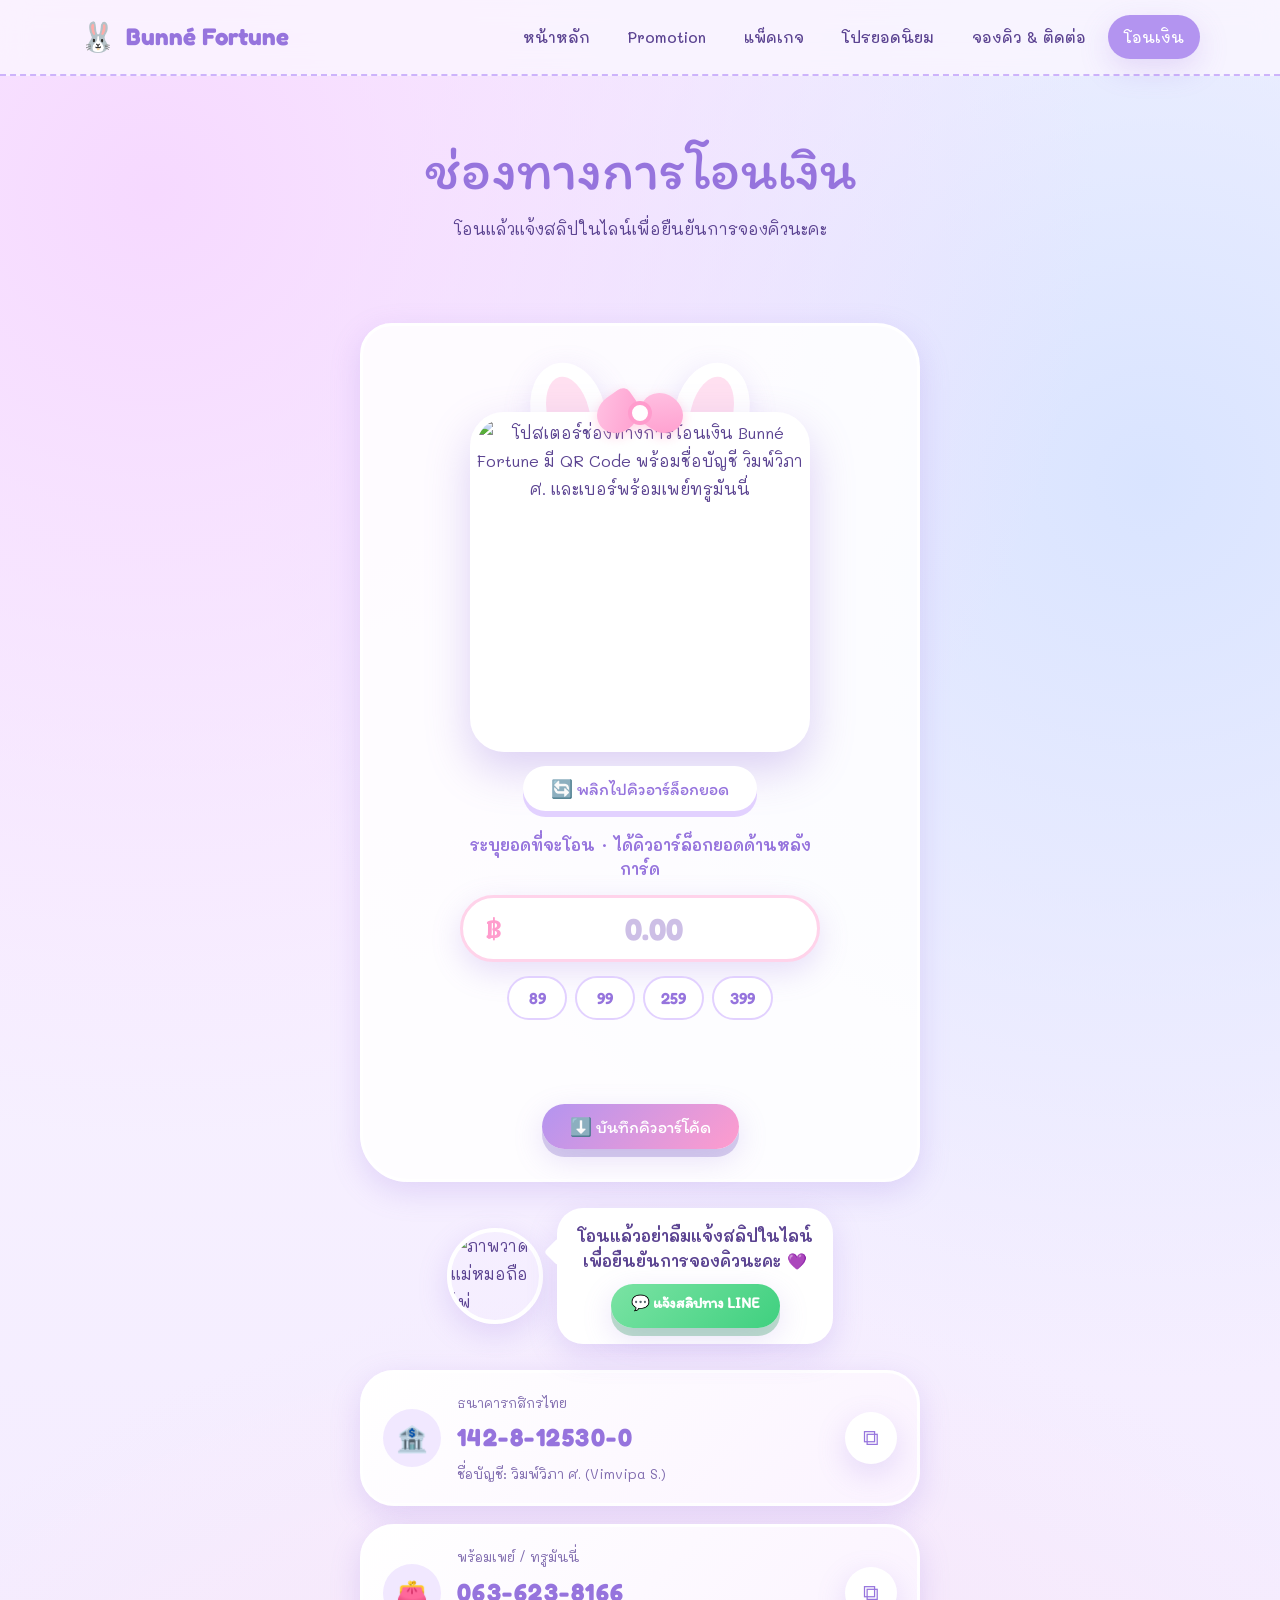
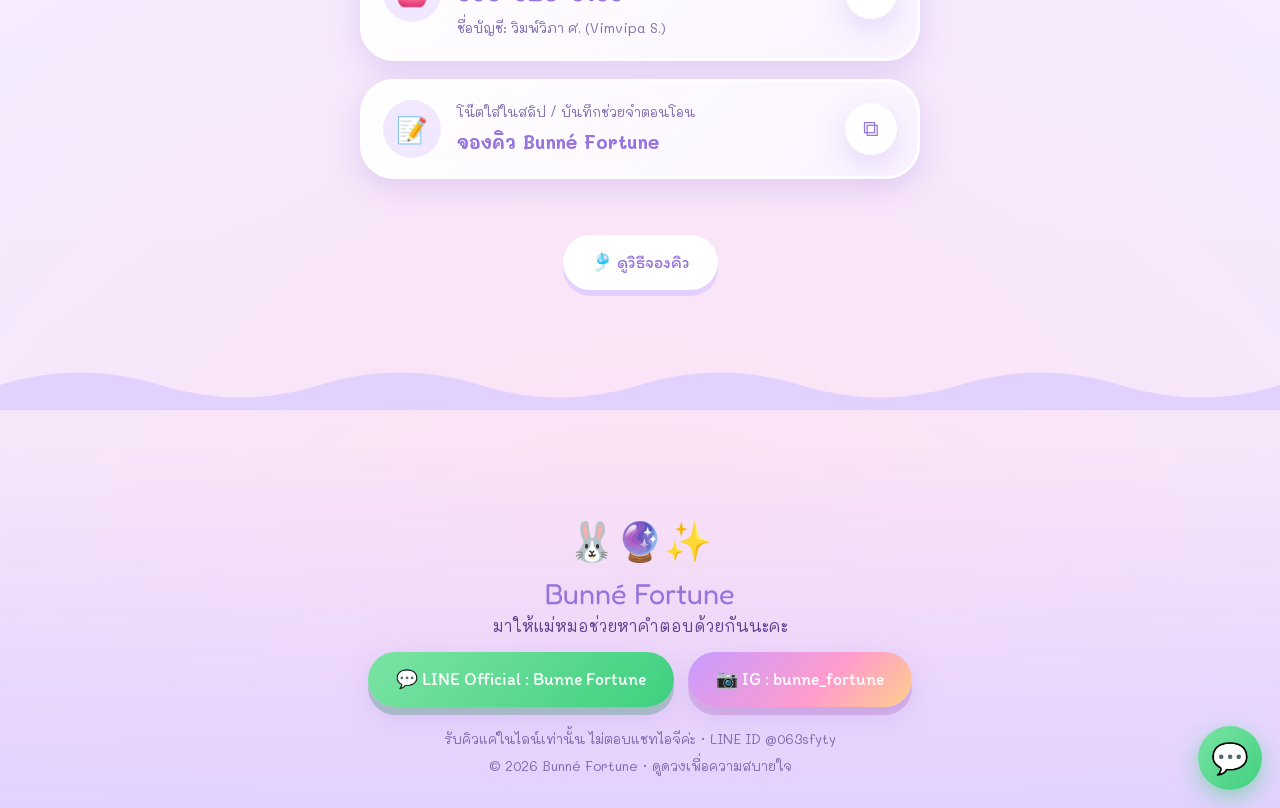
==== payment.html @ 2d989e9e "Add files via upload" ====
<!DOCTYPE html>
<html lang="th">
<head>
  <meta charset="UTF-8">
  <meta name="viewport" content="width=device-width, initial-scale=1">
  <title>ช่องทางการโอนเงิน — Bunné Fortune</title>
  <link rel="icon" type="image/png" href="images/favicon.png">
  <link rel="stylesheet" href="style.css">
</head>
<body>
  <header id="site-header"></header>

  <main>
    <div class="page-hero container">
      <h1>ช่องทางการโอนเงิน</h1>
      <p>โอนแล้วแจ้งสลิปในไลน์เพื่อยืนยันการจองคิวนะคะ</p>
    </div>

    <section>
      <div class="container pay-wrap">

        <!-- ===== การ์ดคิวอาร์ (พลิกได้) ===== -->
        <div class="card pay-card reveal">
          <div class="qr-flip" id="qrFlip">
            <span class="qr-ear l" aria-hidden="true"></span>
            <span class="qr-ear r" aria-hidden="true"></span>
            <span class="qr-bow" aria-hidden="true"><i></i><i></i><b></b></span>
            <div class="payqr-frame">
              <div class="qr-inner">
                <div class="qr-face qr-front" id="qrFront">
                  <img src="images/pay-poster.webp" width="900" height="900" alt="โปสเตอร์ช่องทางการโอนเงิน Bunné Fortune มี QR Code พร้อมชื่อบัญชี วิมพ์วิภา ศ. และเบอร์พร้อมเพย์ทรูมันนี่">
                </div>
                <div class="qr-face qr-back" id="qrBack" aria-hidden="true">
                  <canvas id="qrCanvas" width="600" height="600" role="img" aria-label="คิวอาร์โค้ดล็อกยอด"></canvas>
                  <div class="qr-empty" id="qrEmpty">กรอกยอดด้านล่าง<br>เพื่อสร้างคิวอาร์ล็อกยอด ✨</div>
                  <div class="qr-caption" id="qrCaption"></div>
                </div>
              </div>
            </div>
          </div>

          <button class="btn ghost" id="flipBtn" type="button" aria-pressed="false">🔄 พลิกไปคิวอาร์ล็อกยอด</button>

          <label class="pay-label" for="amount">ระบุยอดที่จะโอน · ได้คิวอาร์ล็อกยอดด้านหลังการ์ด</label>
          <div class="amount-pill">
            <span aria-hidden="true">฿</span>
            <input id="amount" type="text" inputmode="decimal" placeholder="0.00" autocomplete="off" aria-describedby="amtMsg">
          </div>
          <div class="chips" aria-label="เลือกยอดตามแพ็คเกจ">
            <button type="button" data-amt="89">89</button>
            <button type="button" data-amt="99">99</button>
            <button type="button" data-amt="259">259</button>
            <button type="button" data-amt="399">399</button>
          </div>
          <p class="pay-msg" id="amtMsg" role="status" aria-live="polite"></p>

          <button class="btn" id="saveBtn" type="button">⬇️ บันทึกคิวอาร์โค้ด</button>
        </div>

        <!-- ===== น้องกระต่ายพูด ===== -->
        <div class="pay-say reveal">
          <img src="images/avatar.webp" width="320" height="320" alt="ภาพวาดแม่หมอถือไพ่" loading="lazy">
          <div class="bubble">โอนแล้วอย่าลืมแจ้งสลิปในไลน์<br>เพื่อยืนยันการจองคิวนะคะ 💜
            <a class="btn line js-line" href="#" style="margin-top:10px;font-size:.95rem;padding:8px 20px">💬 แจ้งสลิปทาง LINE</a>
          </div>
        </div>

        <!-- ===== บัญชีธนาคาร / วอลเล็ต ===== -->
        <div class="acct-list">
          <article class="acct reveal">
            <div class="acct-ic" aria-hidden="true">🏦</div>
            <div class="acct-body">
              <small>ธนาคารกสิกรไทย</small>
              <b class="acct-no">142-8-12530-0</b>
              <span>ชื่อบัญชี: วิมพ์วิภา ศ. (Vimvipa S.)</span>
            </div>
            <button class="copy-btn" type="button" data-copy="1428125300" data-what="เลขบัญชีกสิกรไทย" aria-label="คัดลอกเลขบัญชีกสิกรไทย">⧉</button>
          </article>

          <article class="acct reveal">
            <div class="acct-ic" aria-hidden="true">👛</div>
            <div class="acct-body">
              <small>พร้อมเพย์ / ทรูมันนี่</small>
              <b class="acct-no">063-623-8166</b>
              <span>ชื่อบัญชี: วิมพ์วิภา ศ. (Vimvipa S.)</span>
            </div>
            <button class="copy-btn" type="button" data-copy="0636238166" data-what="เบอร์พร้อมเพย์ / ทรูมันนี่" aria-label="คัดลอกเบอร์พร้อมเพย์ทรูมันนี่">⧉</button>
          </article>

          <article class="acct reveal">
            <div class="acct-ic" aria-hidden="true">📝</div>
            <div class="acct-body">
              <small>โน๊ตใส่ในสลิป / บันทึกช่วยจำตอนโอน</small>
              <b class="acct-note">จองคิว Bunné Fortune</b>
            </div>
            <button class="copy-btn" type="button" data-copy="จองคิว Bunné Fortune" data-what="ข้อความโน๊ต" aria-label="คัดลอกข้อความโน๊ต">⧉</button>
          </article>
        </div>

        <div class="center-row reveal" style="margin-top:30px">
          <a class="btn ghost" href="booking.html">🎐 ดูวิธีจองคิว</a>
        </div>
      </div>
    </section>
  </main>

  <div class="toast" id="toast" role="status" aria-live="polite"></div>

  <footer id="site-footer"></footer>
  <script src="qr.js"></script>
  <script src="script.js"></script>
  <script src="payment.js"></script>
</body>
</html>
---- style.css ----
/* ==========================================================
   Bunné Fortune — style.css
   ธีมม่วงพาสเทล น่ารัก / ฟอนต์: Mali + Itim (ไทย) , Fredoka (อังกฤษ)
   แก้สีทั้งเว็บได้ที่ :root ด้านล่าง
   ========================================================== */
@import url('https://fonts.googleapis.com/css2?family=Fredoka:wght@400;500;600;700&family=Itim&family=Mali:wght@300;400;500;600;700&display=swap');

:root {
  --lilac-50: #faf6ff;
  --lilac-100: #f1e8ff;
  --lilac-200: #e2d1ff;
  --lilac-300: #cdb3fb;
  --lilac-400: #b394f0;
  --lilac-500: #9674dd;
  --plum: #5b4391;       /* สีตัวอักษรหลัก */
  --plum-soft: #7d68ad;
  --pink: #ffd3ea;
  --pink-deep: #ff9ccd;
  --butter: #fff0b8;
  --mint: #d3f5e6;
  --white: #ffffff;

  --font-en: 'Fredoka', 'Mali', sans-serif;
  --font-th-head: 'Itim', 'Fredoka', cursive;
  --font-th: 'Mali', 'Fredoka', sans-serif;

  --r-blob: 32px 44px 36px 48px;
  --shadow: 0 10px 30px rgba(150, 116, 221, .22);
  --shadow-lg: 0 18px 44px rgba(150, 116, 221, .32);
}

* { box-sizing: border-box; margin: 0; padding: 0; }
html { scroll-behavior: smooth; -webkit-text-size-adjust: 100%; text-size-adjust: 100%; background: var(--lilac-50); }
/* พื้นหลังไล่สี: ใช้ชั้น fixed แทน background-attachment:fixed (iOS Safari ไม่รองรับ) */
body::before {
  content: ''; position: fixed; inset: 0; z-index: -1; pointer-events: none;
  background:
    radial-gradient(circle at 12% 8%, #f6d9ff 0, transparent 38%),
    radial-gradient(circle at 90% 20%, #d9e4ff 0, transparent 40%),
    radial-gradient(circle at 50% 100%, #ffe0f1 0, transparent 45%),
    linear-gradient(180deg, var(--lilac-50), var(--lilac-100));
}
a, button, .zoomable, .idc, .flip, .chip { -webkit-tap-highlight-color: rgba(179, 148, 240, .25); touch-action: manipulation; }
body {
  font-family: var(--font-th);
  color: var(--plum);
  line-height: 1.75;
  min-height: 100vh;
  min-height: 100dvh;
  overflow-x: hidden;
  overflow-x: clip;
  animation: pageIn .7s ease both;
}
body.leaving { animation: pageOut .35s ease forwards; }
@keyframes pageIn { from { opacity: 0; transform: translateY(14px); } to { opacity: 1; transform: none; } }
@keyframes pageOut { to { opacity: 0; transform: translateY(-10px); } }

img { max-width: 100%; display: block; }
a { color: inherit; text-decoration: none; }
h1, h2, h3 { font-family: var(--font-th-head); font-weight: 400; line-height: 1.3; }
.en { font-family: var(--font-en); }

/* ---------- พื้นหลังดาวลอย (สร้างด้วย script.js) ---------- */
#sky { position: fixed; inset: 0; pointer-events: none; z-index: 0; overflow: hidden; }
.floaty {
  position: absolute; bottom: -40px; opacity: .0;
  animation: rise linear infinite;
  filter: drop-shadow(0 2px 4px rgba(150,116,221,.25));
}
@keyframes rise {
  0% { transform: translateY(0) rotate(0deg); opacity: 0; }
  10% { opacity: .8; }
  90% { opacity: .8; }
  100% { transform: translateY(-110vh) rotate(360deg); opacity: 0; }
}
.sparkle-trail {
  position: fixed; pointer-events: none; z-index: 999;
  font-size: 16px; animation: spark .9s ease-out forwards;
}
@keyframes spark {
  from { transform: translate(-50%, -50%) scale(1) rotate(0); opacity: 1; }
  to { transform: translate(-50%, calc(-50% + 26px)) scale(.2) rotate(120deg); opacity: 0; }
}

main, header, footer, .float-line { position: relative; z-index: 2; }
.container { width: min(1120px, 92%); margin-inline: auto; }
section { padding: 70px 0; }

/* ---------- Navbar ---------- */
.navbar {
  position: sticky; top: 0; z-index: 50;
  background: rgba(250, 246, 255, .82);
  -webkit-backdrop-filter: blur(14px);
  backdrop-filter: blur(14px);
  border-bottom: 2px dashed var(--lilac-300);
}
.nav-inner { display: flex; align-items: center; justify-content: space-between; padding: 12px 0; gap: 16px; }
.brand { display: flex; align-items: center; gap: 10px; font-family: var(--font-en); font-weight: 700; font-size: 1.5rem; color: var(--lilac-500); }
.brand .bun { font-size: 1.8rem; display: inline-block; animation: hop 2.4s ease-in-out infinite; transform-origin: bottom; }
@keyframes hop {
  0%, 60%, 100% { transform: translateY(0) scaleY(1); }
  70% { transform: translateY(-9px) scaleY(1.08); }
  80% { transform: translateY(0) scaleY(.9); }
  90% { transform: translateY(-3px); }
}
.nav-links { display: flex; gap: 6px; list-style: none; }
.nav-links a {
  display: block; padding: 8px 16px; border-radius: 999px;
  font-weight: 500; font-size: .95rem; transition: .25s;
}
@media (hover: hover) { .nav-links a:hover { background: var(--lilac-200); transform: translateY(-2px) rotate(-2deg); } }
.nav-links a.active { background: var(--lilac-400); color: #fff; box-shadow: var(--shadow); }
.burger { display: none; background: var(--lilac-200); border: 0; border-radius: 14px; font-size: 1.4rem; padding: 6px 12px; cursor: pointer; color: var(--plum); }

/* ---------- ปุ่ม ---------- */
.btn {
  display: inline-flex; align-items: center; gap: 8px;
  font-family: var(--font-th-head); font-size: 1.1rem;
  padding: 12px 28px; border-radius: 999px; border: 0; cursor: pointer;
  background: linear-gradient(135deg, var(--lilac-400), var(--pink-deep));
  color: #fff; box-shadow: 0 8px 0 rgba(120, 90, 190, .28), var(--shadow);
  transition: transform .15s, box-shadow .15s;
  position: relative; overflow: hidden;
}
.btn::after {
  content: ''; position: absolute; top: 0; left: -80%; width: 50%; height: 100%;
  background: linear-gradient(100deg, transparent, rgba(255,255,255,.55), transparent);
  transform: skewX(-20deg); animation: shine 3.2s infinite;
}
@keyframes shine { 0%, 55% { left: -80%; } 100% { left: 140%; } }
@media (hover: hover) { .btn:hover { transform: translateY(-4px) scale(1.04); } }
.btn:active { transform: translateY(5px); box-shadow: 0 3px 0 rgba(120, 90, 190, .28); }
.btn.ghost { background: #fff; color: var(--lilac-500); box-shadow: 0 6px 0 var(--lilac-200); }
.btn.line { background: linear-gradient(135deg, #7be3a4, #3fd07f); box-shadow: 0 8px 0 rgba(40, 150, 90, .3), var(--shadow); }

/* ---------- หัวข้อ section ---------- */
.sec-title { text-align: center; margin-bottom: 42px; }
.sec-title h2 { font-size: clamp(1.9rem, 4vw, 2.7rem); color: var(--plum); }
.sec-title .en-sub { font-family: var(--font-en); font-weight: 500; color: var(--lilac-400); font-size: 1.1rem; }
.sec-title .squiggle { display: block; margin: 8px auto 0; width: 110px; height: 14px;
  background: url("data:image/svg+xml,%3Csvg xmlns='http://www.w3.org/2000/svg' width='110' height='14'%3E%3Cpath d='M2 7 Q 15 -2 27 7 T 52 7 T 77 7 T 108 7' fill='none' stroke='%23b394f0' stroke-width='4' stroke-linecap='round'/%3E%3C/svg%3E") center/contain no-repeat;
  animation: wiggle 2.8s ease-in-out infinite; }
@keyframes wiggle { 50% { transform: translateX(8px) rotate(2deg); } }

/* ---------- Hero ---------- */
.hero { padding: 60px 0 40px; }
.hero-grid { display: grid; grid-template-columns: 1.1fr .9fr; gap: 40px; align-items: center; }
.hero-badge {
  display: inline-block; background: var(--pink); padding: 6px 18px; border-radius: 999px;
  font-weight: 600; margin-bottom: 14px; animation: bob 3s ease-in-out infinite;
}
@keyframes bob { 50% { transform: translateY(-6px) rotate(-2deg); } }
.hero h1 { font-family: var(--font-en); font-weight: 700; font-size: clamp(2.8rem, 8vw, 5.2rem); color: var(--lilac-500); line-height: 1.05; }
.hero h1 span { display: inline-block; animation: letter 2.6s ease-in-out infinite; }
.hero h1 span:nth-child(2n) { animation-delay: .2s; color: var(--pink-deep); }
.hero h1 span:nth-child(3n) { animation-delay: .4s; }
@keyframes letter { 0%, 100% { transform: translateY(0) rotate(0); } 50% { transform: translateY(-8px) rotate(-4deg); } }
.hero .tagline { font-family: var(--font-th-head); font-size: 1.5rem; margin: 10px 0 24px; }
.hero-cta { display: flex; flex-wrap: wrap; gap: 14px; }

/* ไพ่ทาโรต์ลอยๆ + กระต่าย */
.card-stage { position: relative; height: 420px; display: grid; place-items: center; }
.tarot-fan { position: relative; width: 240px; height: 340px; }
.tarot {
  position: absolute; inset: 0; border-radius: 22px;
  background: linear-gradient(160deg, #fff, var(--lilac-100));
  border: 4px solid #fff; outline: 3px dashed var(--lilac-300); outline-offset: -12px;
  box-shadow: var(--shadow-lg);
  display: grid; place-items: center; font-size: 5rem;
  transform-origin: 50% 110%;
  animation: fan 5s ease-in-out infinite;
}
.tarot small { position: absolute; bottom: 22px; font-family: var(--font-en); font-size: .9rem; font-weight: 600; color: var(--lilac-400); }
.tarot.t1 { background: linear-gradient(160deg, #ffe4f3, #fff); --a: -18deg; }
.tarot.t2 { background: linear-gradient(160deg, #e4e1ff, #fff); --a: 0deg; animation-delay: .4s; z-index: 2; }
.tarot.t3 { background: linear-gradient(160deg, #e1f6ff, #fff); --a: 18deg; animation-delay: .8s; }
@keyframes fan {
  0%, 100% { transform: rotate(var(--a)) translateY(0); }
  50% { transform: rotate(calc(var(--a) * 1.35)) translateY(-14px); }
}
.orbit-emoji { position: absolute; font-size: 2rem; animation: orbit 7s linear infinite; }
.orbit-emoji:nth-child(1) { top: 4%; left: 8%; }
.orbit-emoji:nth-child(2) { top: 14%; right: 6%; animation-duration: 9s; }
.orbit-emoji:nth-child(3) { bottom: 8%; left: 4%; animation-duration: 8s; }
.orbit-emoji:nth-child(4) { bottom: 4%; right: 10%; animation-duration: 10s; }
@keyframes orbit { 0%, 100% { transform: translate(0, 0) scale(1); } 25% { transform: translate(12px, -14px) scale(1.2) rotate(12deg); } 50% { transform: translate(0, -22px) scale(1); } 75% { transform: translate(-12px, -10px) scale(1.15) rotate(-12deg); } }

/* ---------- Marquee ริบบิ้น ---------- */
.ribbon { background: var(--lilac-400); color: #fff; padding: 10px 0; overflow: hidden; transform: rotate(-1.2deg); margin: 20px 0; box-shadow: var(--shadow); font-family: var(--font-th-head); font-size: 1.15rem; }
.ribbon-track { display: flex; gap: 40px; width: max-content; animation: marquee 22s linear infinite; }
@keyframes marquee { to { transform: translateX(-50%); } }

/* ---------- Photo frame (ช่องใส่รูป) ---------- */
.photo-row { display: grid; grid-template-columns: repeat(2, 1fr); gap: 26px; }
.photo-frame {
  aspect-ratio: 4 / 5; border-radius: var(--r-blob); overflow: hidden;
  background: repeating-linear-gradient(45deg, var(--lilac-100), var(--lilac-100) 14px, var(--lilac-50) 14px, var(--lilac-50) 28px);
  border: 5px solid #fff; box-shadow: var(--shadow);
  display: grid; place-items: center; text-align: center; color: var(--lilac-400); font-weight: 600;
  transition: transform .4s; position: relative;
}
.photo-frame:nth-child(1) { transform: rotate(-3deg); }
.photo-frame:nth-child(2) { transform: rotate(3deg) translateY(24px); border-radius: 48px 32px 46px 34px; }
@media (hover: hover) { .photo-frame:hover { transform: rotate(0) scale(1.04); } }
.photo-frame img { width: 100%; height: 100%; object-fit: cover; }
.photo-frame .ph-emoji { font-size: 3rem; display: block; animation: bob 2.5s infinite; }

/* ---------- การ์ดทั่วไป ---------- */
.card {
  background: rgba(255, 255, 255, .86); border-radius: var(--r-blob);
  padding: 30px; box-shadow: var(--shadow); border: 3px solid #fff;
}
.intro-card h3 { font-size: 1.6rem; margin-bottom: 12px; }
.intro-card p { margin-bottom: 12px; }
.warn-pill { display: inline-block; background: var(--pink); padding: 8px 18px; border-radius: 18px; margin-top: 6px; }

.grid { display: grid; gap: 26px; }
.grid.g2 { grid-template-columns: repeat(2, 1fr); }
.grid.g3 { grid-template-columns: repeat(3, 1fr); }

/* ---------- Rule cards ---------- */
.rule {
  display: flex; gap: 16px; align-items: flex-start;
  background: #fff; padding: 20px 22px; border-radius: 26px;
  box-shadow: var(--shadow); transition: .3s; border: 3px solid transparent;
}
@media (hover: hover) { .rule:hover { transform: translateY(-6px) rotate(-.6deg); border-color: var(--lilac-300); } }
.rule-num {
  flex: none; width: 46px; height: 46px; border-radius: 50%;
  display: grid; place-items: center; color: #fff; font-family: var(--font-en); font-weight: 700; font-size: 1.2rem;
  background: linear-gradient(135deg, var(--lilac-400), var(--pink-deep));
  animation: pulse 2.6s ease-in-out infinite;
}
@keyframes pulse { 50% { transform: scale(1.12); box-shadow: 0 0 0 8px rgba(179, 148, 240, .2); } }
.rule p { font-size: .98rem; }
.rule.full { grid-column: 1 / -1; background: linear-gradient(135deg, #fff, var(--lilac-100)); }

/* ---------- Promotion / Package cards ---------- */
.promo-card {
  position: relative; background: #fff; border-radius: 34px; padding: 30px 26px 26px;
  box-shadow: var(--shadow); text-align: center; transition: .35s; overflow: hidden;
}
.promo-card::before {
  content: ''; position: absolute; inset: 0 0 auto 0; height: 10px;
  background: repeating-linear-gradient(90deg, var(--lilac-300) 0 14px, var(--pink) 14px 28px);
}
@media (hover: hover) { .promo-card:hover { transform: translateY(-10px) rotate(-1deg); box-shadow: var(--shadow-lg); } }
.promo-card .icon { font-size: 3.4rem; display: inline-block; animation: bob 3s ease-in-out infinite; }
.promo-card h3 { font-size: 1.5rem; margin: 8px 0 4px; }
.promo-card .price { font-family: var(--font-en); font-weight: 700; font-size: 2.3rem; color: var(--lilac-500); }
.promo-card .price small { font-size: 1rem; color: var(--plum-soft); font-weight: 500; }
.promo-card .old { text-decoration: line-through; color: #b7a7d6; margin-left: 6px; font-size: 1rem; font-weight: 500; }
.promo-card ul { list-style: none; text-align: left; margin: 14px 0 20px; }
.promo-card li { padding: 5px 0 5px 28px; position: relative; font-size: .96rem; }
.promo-card li::before { content: '✦'; position: absolute; left: 4px; color: var(--pink-deep); animation: twinkle 2s infinite; }
.promo-card li:nth-child(2n)::before { animation-delay: .6s; }
@keyframes twinkle { 50% { transform: scale(1.4) rotate(30deg); opacity: .6; } }
.promo-card.best { transform: scale(1.04); border: 4px solid var(--lilac-300); }
@media (hover: hover) { .promo-card.best:hover { transform: scale(1.04) translateY(-10px) rotate(-1deg); } }
.tag {
  position: absolute; top: 22px; right: -34px; transform: rotate(35deg);
  background: var(--pink-deep); color: #fff; font-size: .8rem; font-weight: 700; padding: 4px 40px;
}

/* ---------- Tarot flip card (ชี้/แตะเพื่อพลิก) ---------- */
.flip { perspective: 1000px; height: 260px; cursor: pointer; }
.flip-inner { position: relative; width: 100%; height: 100%; transition: transform .8s cubic-bezier(.4, 1.4, .5, 1); transform-style: preserve-3d; }
.flip.flipped .flip-inner { transform: rotateY(180deg); }
@media (hover: hover) { .flip:hover .flip-inner { transform: rotateY(180deg); } }
.flip-face, .flip-back {
  position: absolute; inset: 0; backface-visibility: hidden; border-radius: 28px;
  display: grid; place-items: center; padding: 22px; text-align: center; box-shadow: var(--shadow);
}
.flip-face { background: linear-gradient(160deg, var(--lilac-300), var(--lilac-400)); color: #fff; outline: 3px dashed rgba(255,255,255,.7); outline-offset: -12px; }
.flip-face .big { font-size: 3.6rem; display: block; animation: bob 2.6s infinite; }
.flip-back { background: #fff; transform: rotateY(180deg); }
.flip-back h3 { font-size: 1.35rem; margin-bottom: 6px; }
.flip-back .price { font-family: var(--font-en); font-weight: 700; color: var(--lilac-500); font-size: 1.5rem; }

/* ---------- Steps (วิธีจองคิว) ---------- */
.steps { display: grid; gap: 22px; position: relative; max-width: 760px; margin-inline: auto; }
.step { display: flex; gap: 18px; align-items: flex-start; background: #fff; border-radius: 28px; padding: 22px 26px; box-shadow: var(--shadow); transition: .3s; }
@media (hover: hover) { .step:hover { transform: translateX(10px); } }
.step-bubble {
  flex: none; width: 56px; height: 56px; border-radius: 50%; display: grid; place-items: center;
  background: linear-gradient(135deg, var(--lilac-400), var(--pink-deep)); color: #fff; font-family: var(--font-en); font-weight: 700; font-size: 1.5rem;
}
.step h3 { font-size: 1.3rem; }
.chips { display: flex; flex-wrap: wrap; gap: 10px; justify-content: center; margin-bottom: 36px; }
.chip { background: #fff; padding: 8px 20px; border-radius: 999px; box-shadow: var(--shadow); font-weight: 600; transition: .25s; }
@media (hover: hover) { .chip:hover { background: var(--lilac-400); color: #fff; transform: translateY(-4px) rotate(-3deg); } }

/* ---------- Reviews ---------- */
.review { background: #fff; border-radius: 30px; padding: 26px; box-shadow: var(--shadow); position: relative; transition: .3s; }
.review:nth-child(odd) { transform: rotate(-1.2deg); }
.review:nth-child(even) { transform: rotate(1.2deg); }
@media (hover: hover) { .review:hover { transform: rotate(0) translateY(-8px); } }
.review::after { content: '“'; position: absolute; top: -10px; right: 18px; font-size: 5rem; font-family: var(--font-en); color: var(--lilac-200); line-height: 1; }
.stars { color: #ffc94d; letter-spacing: 3px; margin-bottom: 8px; }
.review .who { margin-top: 12px; font-weight: 600; color: var(--lilac-500); display: flex; align-items: center; gap: 8px; }
.avatar { width: 34px; height: 34px; border-radius: 50%; background: var(--pink); display: grid; place-items: center; }

/* ---------- FAQ accordion ---------- */
.faq-list { max-width: 780px; margin-inline: auto; display: grid; gap: 14px; }
.faq-item { background: #fff; border-radius: 24px; box-shadow: var(--shadow); overflow: hidden; }
.faq-q {
  width: 100%; text-align: left; background: none; border: 0; cursor: pointer;
  padding: 18px 24px; font-family: var(--font-th-head); font-size: 1.15rem; color: var(--plum);
  display: flex; justify-content: space-between; align-items: center; gap: 12px;
}
.faq-q .plus { flex: none; width: 32px; height: 32px; border-radius: 50%; background: var(--lilac-200); display: grid; place-items: center; transition: .35s; font-family: var(--font-en); }
.faq-item.open .plus { transform: rotate(135deg); background: var(--pink-deep); color: #fff; }
.faq-a { max-height: 0; overflow: hidden; transition: max-height .45s ease; padding: 0 24px; }
.faq-item.open .faq-a { padding-bottom: 20px; }

/* ---------- Contact ---------- */
.contact-card { text-align: center; max-width: 640px; margin-inline: auto; }
.contact-card .big-emoji { font-size: 3.4rem; animation: bob 2.4s infinite; display: inline-block; }

/* ---------- Footer & ปุ่ม LINE ---------- */
.footer { margin-top: 40px; background: linear-gradient(180deg, transparent, var(--lilac-200)); padding: 60px 0 30px; text-align: center; }
.footer .btn { margin: 12px 0 20px; font-size: 1.25rem; }
.footer small { display: block; color: var(--plum-soft); }
.wave { display: block; width: 100%; height: 50px; margin-bottom: -2px; }

.float-line {
  position: fixed; right: 18px; bottom: 18px; z-index: 60;
  width: 64px; height: 64px; border-radius: 50%; display: grid; place-items: center;
  background: linear-gradient(135deg, #7be3a4, #3fd07f); color: #fff; font-size: 1.9rem;
  box-shadow: 0 8px 22px rgba(63, 208, 127, .5);
  animation: wobble 3.4s ease-in-out infinite;
}
@keyframes wobble { 0%, 85%, 100% { transform: rotate(0); } 88% { transform: rotate(-14deg) scale(1.1); } 92% { transform: rotate(12deg) scale(1.1); } 96% { transform: rotate(-6deg); } }

/* ---------- Scroll reveal ---------- */
.reveal { opacity: 0; transform: translateY(34px) scale(.97); transition: opacity .8s ease, transform .8s cubic-bezier(.3, 1.4, .5, 1); }
.reveal.show { opacity: 1; transform: none; }
.reveal.d1 { transition-delay: .1s; } .reveal.d2 { transition-delay: .2s; } .reveal.d3 { transition-delay: .3s; }

/* ---------- Page header เล็ก (หน้าอื่นๆ) ---------- */
.page-hero { text-align: center; padding: 56px 0 10px; }
.page-hero h1 { font-size: clamp(2.2rem, 6vw, 3.6rem); color: var(--lilac-500); }
.page-hero p { max-width: 560px; margin: 8px auto 0; }

.note { text-align: center; margin-top: 30px; color: var(--plum-soft); font-size: .92rem; }

/* ---------- Responsive ---------- */
@media (max-width: 860px) {
  .hero-grid, .grid.g2, .grid.g3 { grid-template-columns: 1fr; }
  .card-stage { height: 380px; order: -1; }
  .photo-row { gap: 14px; }
  .promo-card.best, .promo-card.best:hover { transform: none; }
  .burger { display: block; }
  .nav-links {
    position: absolute; top: 100%; left: 0; right: 0; flex-direction: column;
    background: rgba(250, 246, 255, .97); padding: 14px 4%; gap: 4px;
    max-height: 0; overflow: hidden; opacity: 0; transition: .35s; border-bottom: 2px dashed var(--lilac-300);
  }
  .nav-links.open { max-height: 420px; opacity: 1; }
}

/* ลดการเคลื่อนไหวสำหรับคนที่ตั้งค่าไว้ */
@media (prefers-reduced-motion: reduce) {
  *, *::before, *::after { animation-duration: .01ms !important; animation-iteration-count: 1 !important; transition-duration: .01ms !important; }
  .reveal { opacity: 1; transform: none; }
}
:focus-visible { outline: 3px solid var(--lilac-500); outline-offset: 3px; }

/* ==========================================================
   ส่วนเพิ่มเติม (v2): Fast Pass, รูปอินโฟกราฟิก, รีวิว, ติดต่อ
   ========================================================== */
.footer-btns { display: flex; flex-wrap: wrap; gap: 14px; justify-content: center; margin: 12px 0 20px; }
.footer .footer-btns .btn { margin: 0; font-size: 1.1rem; }
.footer small + small { margin-top: 4px; }
.btn.ig { background: linear-gradient(135deg, #c79bff, #ff9ccd 60%, #ffcf8a); box-shadow: 0 8px 0 rgba(170, 100, 190, .3), var(--shadow); }

/* รูปอินโฟกราฟิก */
.info-img {
  max-width: 560px; margin-inline: auto; border-radius: 36px; overflow: hidden;
  border: 6px solid #fff; box-shadow: var(--shadow-lg); cursor: zoom-in;
  transition: transform .4s cubic-bezier(.3, 1.4, .5, 1);
}
@media (hover: hover) { .info-img:hover { transform: rotate(-1.5deg) scale(1.03); } }
.info-img img { width: 100%; height: auto; }
.img-caption { text-align: center; margin-top: 14px; font-size: .92rem; color: var(--plum-soft); }

.lightbox {
  position: fixed; inset: 0; z-index: 200; background: rgba(60, 40, 100, .78);
  display: grid; place-items: center; padding: 20px; opacity: 0; pointer-events: none; transition: .3s; cursor: zoom-out;
}
.lightbox.open { opacity: 1; pointer-events: auto; }
.lightbox img { max-height: 92vh; max-height: 92dvh; max-width: 92vw; border-radius: 22px; box-shadow: var(--shadow-lg); transform: scale(.9); transition: .35s cubic-bezier(.3, 1.4, .5, 1); }
.lightbox.open img { transform: scale(1); }
.lightbox button { position: absolute; top: 18px; right: 22px; border: 0; background: #fff; color: var(--plum); width: 42px; height: 42px; border-radius: 50%; font-size: 1.2rem; cursor: pointer; }

/* Fast Pass */
.fast-wrap { background: linear-gradient(135deg, #fff, var(--lilac-100)); border-radius: 44px; padding: 40px 30px; box-shadow: var(--shadow); border: 4px dashed var(--lilac-300); }
.fast-title { text-align: center; margin-bottom: 26px; }
.fast-title h2 { font-family: var(--font-en); font-weight: 700; font-style: italic; font-size: clamp(2.2rem, 6vw, 3.4rem); color: var(--lilac-500); }
.fast-title h2 span { display: inline-block; animation: zoomrun 2.2s ease-in-out infinite; }
@keyframes zoomrun { 0%, 100% { transform: translateX(0) skewX(0); } 50% { transform: translateX(10px) skewX(-8deg); } }
.fast-grid { display: grid; grid-template-columns: repeat(2, 1fr); gap: 22px; max-width: 760px; margin-inline: auto; }
.fast-card { background: #fff; border-radius: 30px; padding: 26px; text-align: center; box-shadow: var(--shadow); transition: .3s; }
@media (hover: hover) { .fast-card:hover { transform: translateY(-8px) rotate(1deg); } }
.fast-card .em { font-size: 2.8rem; display: inline-block; animation: bob 2.4s infinite; }
.fast-card h3 { font-size: 1.4rem; color: var(--lilac-500); }
.fast-card .time { font-family: var(--font-en); font-weight: 700; font-size: 1.6rem; margin: 4px 0; }
.fast-card .plus-price { display: inline-block; background: var(--pink); border-radius: 999px; padding: 4px 18px; font-weight: 700; margin-top: 8px; }
.fast-note { text-align: center; margin-top: 22px; font-size: .95rem; }

/* ลิงก์การ์ดใหญ่ (หน้าแพ็คเกจ) */
.big-link { text-align: center; max-width: 720px; margin-inline: auto; padding: 44px 30px; }
.big-link .big-emoji { font-size: 4rem; display: inline-block; animation: hop 2.4s ease-in-out infinite; }
.big-link h2 { font-size: 2rem; margin: 6px 0 10px; }
.big-link .btn { margin-top: 18px; font-size: 1.25rem; }

/* รีวิว */
.shots { display: grid; grid-template-columns: repeat(4, 1fr); gap: 18px; }
.shot-frame { aspect-ratio: 9 / 16; border-radius: 26px; overflow: hidden; background: repeating-linear-gradient(45deg, var(--lilac-100), var(--lilac-100) 12px, var(--lilac-50) 12px, var(--lilac-50) 24px); border: 5px solid #fff; box-shadow: var(--shadow); display: grid; place-items: center; text-align: center; color: var(--lilac-400); font-weight: 600; font-size: .9rem; cursor: zoom-in; transition: .35s; }
.shot-frame:nth-child(odd) { transform: rotate(-2deg); }
.shot-frame:nth-child(even) { transform: rotate(2deg) translateY(14px); }
@media (hover: hover) { .shot-frame:hover { transform: rotate(0) scale(1.05); } }
.shot-frame img { width: 100%; height: 100%; object-fit: cover; }
.center-row { display: flex; flex-wrap: wrap; gap: 14px; justify-content: center; margin-top: 40px; }

/* ติดต่อ */
.contact-grid { display: grid; grid-template-columns: 1.2fr .8fr; gap: 26px; align-items: center; }
.contact-list { display: grid; gap: 14px; margin-top: 18px; }
.contact-row { display: flex; align-items: center; gap: 14px; background: var(--lilac-50); border-radius: 22px; padding: 12px 16px; transition: .3s; border: 3px solid transparent; }
@media (hover: hover) { .contact-row:hover { transform: translateX(8px); border-color: var(--lilac-300); } }
.contact-row .ci { flex: none; width: 46px; height: 46px; border-radius: 50%; display: grid; place-items: center; font-size: 1.4rem; background: var(--pink); }
.contact-row b { display: block; line-height: 1.3; }
.contact-row span.sm { font-size: .9rem; color: var(--plum-soft); }
.qr-frame { aspect-ratio: 1; max-width: 230px; margin-inline: auto; border-radius: 30px; background: #fff; border: 5px dashed var(--lilac-300); display: grid; place-items: center; text-align: center; overflow: hidden; color: var(--lilac-400); font-weight: 600; padding: 12px; }
.qr-frame img { width: 100%; height: 100%; object-fit: contain; }
.qr-title { text-align: center; margin-bottom: 10px; font-family: var(--font-th-head); font-size: 1.15rem; }
.callout { background: var(--butter); border-radius: 22px; padding: 14px 20px; margin-top: 18px; font-size: .95rem; }

@media (max-width: 860px) {
  .fast-grid, .contact-grid { grid-template-columns: 1fr; }
  .shots { grid-template-columns: repeat(2, 1fr); }
}

/* ---------- รูปประกอบ (hero / avatar / banner / scene) ---------- */
.card-stage { display: grid; place-items: center; position: relative; height: auto; padding: 10px 0 30px; }
@media (max-width: 760px) { .card-stage { height: auto; } }
.hero-art { width: min(400px, 100%); height: auto; filter: drop-shadow(0 18px 26px rgba(179, 148, 240, .35)); animation: float 5s ease-in-out infinite; position: relative; z-index: 1; }
@keyframes float { 50% { transform: translateY(-12px) rotate(-1.2deg); } }
.intro-head { display: flex; align-items: center; gap: 14px; margin-bottom: 6px; }
.intro-head h3 { margin: 0; }
.avatar { width: 64px; height: 64px; border-radius: 50%; object-fit: cover; border: 3px solid #fff; box-shadow: var(--shadow); flex: none; }
.photo-frame img { object-position: center 30%; }
.banner-strip { max-width: 760px; margin: 40px auto 0; border-radius: 30px; overflow: hidden; border: 5px solid #fff; box-shadow: var(--shadow); }
.banner-strip img { display: block; width: 100%; height: auto; }
.scene-art { display: block; width: min(300px, 70%); aspect-ratio: 1; object-fit: cover; margin: 22px auto 0; border-radius: 50% 46% 52% 48% / 48% 52% 46% 50%; border: 5px solid #fff; box-shadow: var(--shadow); animation: bob 4s ease-in-out infinite; }
@media (max-width: 760px) { .hero-art { width: min(300px, 80%); } }
@media (prefers-reduced-motion: reduce) { .hero-art, .scene-art { animation: none; } }
.hero-art { -webkit-mask-image: linear-gradient(to bottom, #000 80%, transparent 100%); mask-image: linear-gradient(to bottom, #000 80%, transparent 100%); filter: none; }
.scene-art { height: auto; max-width: 300px; }

/* ---------- ไพ่รอบตัวการ์ตูนหน้าหลัก ---------- */
.card-stage { --u: 10px; }
.hero-cards { position: absolute; inset: 0; z-index: 0; pointer-events: none; }
.hcard {
  position: absolute; display: grid; place-items: center; color: #fff6e0;
  width: calc(var(--u) * 12); height: calc(var(--u) * 18); border-radius: calc(var(--u) * 1.3);
  background: linear-gradient(160deg, #d9a8f5, #b98af0 70%, #a37be6);
  border: 4px solid #fff; box-shadow: var(--shadow-lg);
  animation: cardfloat 5s ease-in-out infinite; transform: rotate(var(--r, 0deg));
}
.hcard::after { content: ''; position: absolute; inset: calc(var(--u) * .9); border: 2px dashed rgba(255, 255, 255, .6); border-radius: calc(var(--u) * .7); }
.hcard svg { width: 46%; height: auto; position: relative; z-index: 1; filter: drop-shadow(0 2px 4px rgba(120, 70, 190, .35)); }
.hcard.hc-r svg { color: #ff9a8f; }
.hc-l { --r: -17deg; left: -2%; bottom: 14%; }
.hc-r { --r: 15deg; right: -2%; bottom: 20%; animation-delay: .9s; }
.hc-s1, .hc-s2, .hc-s3 { width: calc(var(--u) * 6.4); height: calc(var(--u) * 9.4); border-width: 3px; border-radius: calc(var(--u) * .9); }
.hc-s1::after, .hc-s2::after, .hc-s3::after { inset: calc(var(--u) * .5); }
.hc-s1 { --r: -10deg; left: 4%; top: 6%; animation-delay: .4s; background: linear-gradient(160deg, #ffc4e4, #ff9ccd); }
.hc-s2 { --r: 12deg; right: 3%; top: 4%; animation-delay: 1.3s; background: linear-gradient(160deg, #c5c0ff, #9d95f0); }
.hc-s3 { --r: 8deg; left: 20%; bottom: 0; animation-delay: 1.8s; background: linear-gradient(160deg, #ffd9f0, #e6b6ff); }
@keyframes cardfloat { 50% { transform: rotate(var(--r, 0deg)) translateY(-14px); } }
@media (max-width: 760px) { .card-stage { --u: 6.6px; } }
@media (prefers-reduced-motion: reduce) { .hcard { animation: none; } }

/* ---------- โปสเตอร์ในการ์ดโปรโมชั่น / แกลเลอรี ---------- */
.poster-thumb { position: relative; width: 78%; margin: 6px auto 14px; border-radius: 22px; overflow: hidden; border: 5px solid #fff; box-shadow: var(--shadow); cursor: zoom-in; transition: transform .35s cubic-bezier(.3, 1.4, .5, 1); }
@media (hover: hover) { .poster-thumb:hover { transform: rotate(-2deg) scale(1.04); } }
.poster-thumb img { display: block; width: 100%; height: auto; }
.zoom-hint { position: absolute; right: 8px; bottom: 8px; font-size: .78rem; font-weight: 600; background: rgba(255, 255, 255, .88); color: var(--lilac-500); padding: 3px 10px; border-radius: 99px; box-shadow: var(--shadow); }
.poster-grid { display: grid; grid-template-columns: repeat(3, 1fr); gap: 26px; max-width: 960px; margin: 0 auto; }
.poster-item { margin: 0; text-align: center; cursor: zoom-in; }
.poster-item img { display: block; width: 100%; height: auto; border-radius: 24px; border: 5px solid #fff; box-shadow: var(--shadow); transition: transform .35s cubic-bezier(.3, 1.4, .5, 1); }
.poster-item:nth-child(odd) img { transform: rotate(-1.5deg); }
.poster-item:nth-child(even) img { transform: rotate(1.5deg); }
@media (hover: hover) { .poster-item:hover img { transform: rotate(0) scale(1.04); } }
.poster-item figcaption { margin-top: 12px; display: grid; gap: 2px; }
.poster-item figcaption b { font-family: var(--font-en); color: var(--lilac-500); font-size: 1.1rem; }
.poster-item figcaption span { font-size: .9rem; color: var(--plum-soft); }
@media (max-width: 760px) { .poster-grid { grid-template-columns: repeat(2, 1fr); gap: 16px; } .poster-thumb { width: 70%; } }
.card-stage { --u: 8.6px; }
.hc-l { left: 4%; bottom: 8%; }
.hc-r { right: 6%; bottom: 2%; --r: 13deg; }
.hc-s1 { left: 9%; top: 2%; }
.hc-s2 { right: 6%; top: 2%; }
.hc-s3 { left: 24%; bottom: -2%; }
@media (max-width: 760px) { .card-stage { --u: 6px; } }

/* ---------- บัตรแม่หมอ (บัตรพนักงาน + บัตร OC) พลิกได้ ---------- */
.id-wrap { text-align: center; }
.id-row { display: flex; flex-wrap: wrap; justify-content: center; gap: 26px; padding: 14px 0 26px; }
.idc { width: 236px; aspect-ratio: 54 / 86; perspective: 1000px; cursor: pointer; outline: none; transition: transform .4s cubic-bezier(.3, 1.4, .5, 1); }
.idc-staff { transform: rotate(-3deg); }
.idc-oc { transform: rotate(3deg) translateY(22px); }
.idc:focus-visible, .idc.flipped { transform: rotate(0) scale(1.04); }
@media (hover: hover) { .idc:hover { transform: rotate(0) scale(1.04); } }
.idc:focus-visible .idc-face { box-shadow: 0 0 0 4px var(--lilac-300), var(--shadow-lg); }
.idc-inner { position: relative; width: 100%; height: 100%; transform-style: preserve-3d; transition: transform .7s cubic-bezier(.4, .2, .2, 1); }
.idc.flipped .idc-inner { transform: rotateY(180deg); }
.idc-face { position: absolute; inset: 0; border-radius: 20px; border: 5px solid #fff; box-shadow: var(--shadow-lg); backface-visibility: hidden; -webkit-backface-visibility: hidden; overflow: hidden; display: flex; flex-direction: column; align-items: center; text-align: center; }
.idc-back { transform: rotateY(180deg); justify-content: center; gap: 6px; padding: 14px 12px; }
.idc-brand { font-family: var(--font-en); font-weight: 700; color: var(--lilac-500); font-size: 1.15rem; line-height: 1.1; }
.idc-sub { font-size: .74rem; color: var(--plum-soft); line-height: 1.35; }
.idc-links { display: grid; gap: 6px; width: 100%; margin-top: 4px; }
.idc-links a { display: block; font-size: .76rem; font-weight: 600; color: #fff; background: linear-gradient(135deg, #b394f0, #ff9ccd); padding: 6px 8px; border-radius: 99px; text-decoration: none; }

/* บัตรพนักงาน */
.idc-staff .idc-face { background: linear-gradient(180deg, #fff, #f7ecff); }
.idc-clip { position: absolute; top: 6px; left: 50%; width: 44px; height: 14px; transform: translateX(-50%); border-radius: 8px; background: linear-gradient(180deg, #f4f4f8, #9aa0b4); box-shadow: 0 2px 4px rgba(80, 60, 120, .35); z-index: 2; }
.idc-clip::after { content: ''; position: absolute; left: 50%; top: 4px; width: 22px; height: 6px; transform: translateX(-50%); border-radius: 4px; background: rgba(80, 60, 120, .45); }
.idc-band { width: 100%; padding: 26px 8px 8px; background: linear-gradient(135deg, #d9a8f5, #ff9ccd); color: #fff; display: grid; gap: 1px; }
.idc-band b { font-family: var(--font-en); font-size: 1rem; letter-spacing: .08em; }
.idc-band small { font-size: .62rem; letter-spacing: .1em; text-transform: uppercase; opacity: .92; }
.idc-pic { width: 64%; aspect-ratio: 4 / 5; margin-top: 12px; border-radius: 14px; overflow: hidden; border: 3px solid #fff; box-shadow: var(--shadow); background: var(--lilac-100); }
.idc-pic img, .oc-pic img { width: 100%; height: 100%; object-fit: cover; object-position: center 30%; display: block; }
.idc-name { margin-top: 10px; font-family: var(--font-th-head); font-size: 1.2rem; font-weight: 700; color: var(--plum); line-height: 1.1; }
.idc-role { font-family: var(--font-en); font-size: .74rem; color: var(--lilac-500); letter-spacing: .04em; }
.idc-bars { margin-top: auto; width: 76%; height: 24px; margin-bottom: 12px; background: repeating-linear-gradient(90deg, var(--plum) 0 2px, transparent 2px 4px, var(--plum) 4px 5px, transparent 5px 8px, var(--plum) 8px 11px, transparent 11px 13px); opacity: .55; border-radius: 2px; }
.idc-logo { width: 70px; height: 70px; border-radius: 50%; object-fit: cover; border: 3px solid #fff; box-shadow: var(--shadow); }
.idc-qr { width: 104px; height: 104px; border: 2px dashed var(--lilac-300); border-radius: 14px; display: grid; place-items: center; color: var(--lilac-400); font-size: .74rem; font-weight: 600; background: #fff; overflow: hidden; margin: 2px 0; }
.idc-qr img { width: 100%; height: 100%; object-fit: contain; }
.idc-staff .idc-back { background: linear-gradient(180deg, #fff, #f7ecff); }

/* บัตร OC */
.idc-oc .idc-face { background: linear-gradient(160deg, #ffe8f4, #efe2ff); padding: 10px; justify-content: flex-start; gap: 8px; }
.idc-oc .idc-back { justify-content: center; }
.oc-top { width: 100%; display: flex; justify-content: space-between; align-items: center; }
.oc-pill { font-family: var(--font-en); font-weight: 700; font-size: .78rem; letter-spacing: .08em; color: var(--lilac-500); background: #fff; padding: 2px 12px; border-radius: 99px; border: 2px solid var(--lilac-300); }
.oc-paw { font-size: .8rem; color: var(--pink-deep); }
.oc-pic { width: 100%; aspect-ratio: 1 / 1.05; border-radius: 14px; overflow: hidden; border: 2px dashed var(--lilac-400); padding: 4px; background: #fff; }
.oc-pic img { border-radius: 9px; object-position: center 25%; }
.oc-info { width: 100%; text-align: left; display: grid; gap: 4px; font-size: .72rem; }
.oc-info div { display: flex; gap: 6px; align-items: baseline; border-bottom: 1px dotted var(--lilac-300); padding-bottom: 3px; }
.oc-info dt { flex: none; font-weight: 700; color: var(--lilac-500); min-width: 44px; }
.oc-info dd { margin: 0; color: var(--plum); line-height: 1.25; }
.oc-bunny { position: absolute; right: 8px; bottom: 6px; font-size: 1.4rem; transform: rotate(10deg); }
.oc-banner { width: 100%; aspect-ratio: 3 / 2; object-fit: cover; border-radius: 12px; border: 2px solid #fff; box-shadow: var(--shadow); }
.oc-note { font-size: .74rem; color: var(--plum); font-weight: 600; line-height: 1.4; }
.idc-oc .idc-back { background: linear-gradient(160deg, #ffe8f4, #efe2ff); }

@media (max-width: 760px) { .id-row { flex-direction: column; align-items: center; gap: 34px; } .idc { width: min(250px, 72vw); } .idc-oc { transform: rotate(2deg); } }
@media (prefers-reduced-motion: reduce) { .idc-inner { transition: none; } }
@media (min-width: 761px) { .id-row { flex-wrap: nowrap; gap: 22px; padding-bottom: 44px; } .idc { width: calc(50% - 11px); max-width: 236px; min-width: 0; } }
@media (max-width: 760px) { .id-row { padding-bottom: 36px; } }

/* ---------- หน้าโอนเงิน ---------- */
.pay-wrap { max-width: 560px; margin: 0 auto; display: grid; gap: 26px; }
.pay-card { text-align: center; display: grid; justify-items: center; gap: 14px; padding: 34px 22px 30px; }
.qr-flip { position: relative; width: min(340px, 86%); margin-top: 52px; perspective: 1200px; }
.qr-ear { position: absolute; top: -50px; width: 74px; height: 100px; background: #fff; border-radius: 50% 50% 40% 40%; box-shadow: var(--shadow); z-index: 0; }
.qr-ear::after { content: ''; position: absolute; inset: 14px 16px 12px; background: var(--pink); border-radius: inherit; opacity: .7; }
.qr-ear.l { left: 18%; transform: rotate(-14deg); }
.qr-ear.r { right: 18%; transform: rotate(14deg); }
.qr-bow { position: absolute; top: -20px; left: 50%; width: 82px; height: 44px; transform: translateX(-50%); z-index: 3; filter: drop-shadow(0 4px 6px rgba(255, 140, 190, .35)); }
.qr-bow i { position: absolute; top: 2px; width: 38px; height: 38px; background: linear-gradient(135deg, #ffc4e4, #ff9ccd); border-radius: 50% 50% 50% 8px; }
.qr-bow i:first-child { left: 0; transform: rotate(-35deg) scaleX(1.15); border-radius: 50% 8px 50% 50%; }
.qr-bow i:nth-child(2) { right: 0; transform: rotate(35deg) scaleX(1.15); }
.qr-bow b { position: absolute; left: 50%; top: 9px; width: 24px; height: 24px; transform: translateX(-50%); background: #fff; border-radius: 50%; border: 4px solid #ff9ccd; }
.payqr-frame { position: relative; z-index: 1; border-radius: 34px; background: #fff; border: 7px solid #fff; box-shadow: var(--shadow-lg); aspect-ratio: 1; }
.qr-inner { position: relative; width: 100%; height: 100%; transform-style: preserve-3d; transition: transform .7s cubic-bezier(.4, .2, .2, 1); }
.qr-flip.flipped .qr-inner { transform: rotateY(180deg); }
.qr-face { position: absolute; inset: 0; border-radius: 26px; overflow: hidden; backface-visibility: hidden; -webkit-backface-visibility: hidden; background: #fff; }
.qr-front img { display: block; width: 100%; height: 100%; object-fit: cover; }
.qr-back { transform: rotateY(180deg); display: grid; place-items: center; background: linear-gradient(160deg, #fff, #f7ecff); }
.qr-back canvas { width: 86%; height: auto; aspect-ratio: 1; border-radius: 16px; box-shadow: 0 0 0 5px #f3e6ff; visibility: hidden; margin-top: -12px; }
.qr-empty { position: absolute; inset: 14%; display: grid; place-items: center; text-align: center; border: 3px dashed var(--lilac-300); border-radius: 22px; color: var(--lilac-500); font-weight: 600; line-height: 1.6; }
.qr-caption { position: absolute; left: 0; right: 0; bottom: 6px; font-family: var(--font-en); font-weight: 700; font-size: 1.25rem; color: var(--lilac-500); }
.pay-label { font-weight: 600; color: var(--lilac-500); max-width: 360px; line-height: 1.5; margin-top: 8px; }
.amount-pill { display: flex; align-items: center; gap: 10px; width: min(360px, 100%); background: #fff; border: 3px solid var(--pink); border-radius: 99px; padding: 6px 22px; box-shadow: var(--shadow); }
.amount-pill span { font-size: 1.6rem; font-weight: 700; color: var(--pink-deep); }
.amount-pill input { flex: 1; min-width: 0; border: 0; outline: 0; background: transparent; font: 700 1.9rem var(--font-en); color: var(--plum); text-align: center; padding: 6px 0; }
.amount-pill input::placeholder { color: #cdbfe6; }
.amount-pill:focus-within { border-color: var(--lilac-400); box-shadow: 0 0 0 4px var(--lilac-200); }
.chips { display: flex; flex-wrap: wrap; gap: 8px; justify-content: center; }
.chips button { font: 600 1rem var(--font-en); color: var(--lilac-500); background: #fff; border: 2px solid var(--lilac-200); border-radius: 99px; padding: 5px 16px; cursor: pointer; transition: transform .2s, background .2s; }
@media (hover: hover) { .chips button:hover { background: var(--lilac-100); transform: translateY(-2px); } }
.pay-msg { min-height: 1.4em; font-size: .9rem; color: var(--plum-soft); }
.pay-msg.ok { color: #2f9e6a; font-weight: 600; }
.pay-msg.err { color: #d4547f; font-weight: 600; }
.pay-say { display: flex; align-items: center; gap: 14px; justify-content: center; }
.pay-say img { width: 96px; height: 96px; border-radius: 50%; object-fit: cover; border: 4px solid #fff; box-shadow: var(--shadow); flex: none; }
.bubble { position: relative; background: #fff; border-radius: 26px; padding: 16px 20px; box-shadow: var(--shadow); font-weight: 600; line-height: 1.55; text-align: center; }
.bubble::before { content: ''; position: absolute; left: -9px; top: 34px; width: 20px; height: 20px; background: #fff; transform: rotate(45deg); border-radius: 4px; }
.acct-list { display: grid; gap: 18px; }
.acct { display: flex; align-items: center; gap: 16px; background: linear-gradient(135deg, #fff, #fbf3ff); border-radius: 34px; padding: 18px 20px; box-shadow: var(--shadow); border: 3px solid #fff; }
.acct-ic { width: 58px; height: 58px; border-radius: 50%; display: grid; place-items: center; font-size: 1.6rem; background: var(--lilac-100); flex: none; }
.acct-body { flex: 1; min-width: 0; display: grid; gap: 2px; text-align: left; }
.acct-body small { color: var(--plum-soft); }
.acct-no { font-family: var(--font-en); font-size: 1.55rem; letter-spacing: .06em; color: var(--lilac-500); overflow-wrap: anywhere; }
.acct-note { font-size: 1.15rem; color: var(--lilac-500); }
.acct-body span { font-size: .85rem; color: var(--plum-soft); }
.copy-btn { position: relative; flex: none; width: 52px; height: 52px; border: 0; border-radius: 50%; background: #fff; color: var(--lilac-500); font-size: 1.4rem; cursor: pointer; box-shadow: var(--shadow); transition: transform .2s; }
.copy-btn::before, .copy-btn::after { content: ''; position: absolute; top: -11px; width: 15px; height: 20px; background: #fff; border-radius: 50% 50% 30% 30%; box-shadow: 0 -2px 6px rgba(150, 116, 221, .15); z-index: -1; }
.copy-btn::before { left: 8px; transform: rotate(-10deg); }
.copy-btn::after { right: 8px; transform: rotate(10deg); }
@media (hover: hover) { .copy-btn:hover { transform: translateY(-3px) scale(1.06); } }
.copy-btn:focus-visible, .chips button:focus-visible { outline: 3px solid var(--lilac-300); outline-offset: 2px; }
.toast { position: fixed; left: 50%; bottom: 96px; transform: translate(-50%, 20px); background: var(--plum); color: #fff; padding: 10px 22px; border-radius: 99px; font-weight: 600; box-shadow: var(--shadow-lg); opacity: 0; pointer-events: none; transition: opacity .3s, transform .3s; z-index: 50; max-width: 90vw; text-align: center; }
.toast.show { opacity: 1; transform: translate(-50%, 0); }
@media (max-width: 760px) { .pay-say { flex-direction: column; } .bubble::before { left: 50%; top: -9px; margin-left: -10px; } .acct { padding: 16px; gap: 12px; } .acct-no { font-size: 1.3rem; } }
@media (prefers-reduced-motion: reduce) { .qr-inner { transition: none; } }
/* เมนู 6 ปุ่ม: สลับเป็นเมนูมือถือตั้งแต่ 980px เพื่อไม่ให้แน่นจนตกบรรทัด */
@media (max-width: 980px) {
  .burger { display: block; }
  .nav-links {
    position: absolute; top: 100%; left: 0; right: 0; flex-direction: column;
    background: rgba(250, 246, 255, .97); padding: 14px 4%; gap: 4px;
    max-height: 0; overflow: hidden; opacity: 0; transition: .35s; border-bottom: 2px dashed var(--lilac-300);
  }
  .nav-links.open { max-height: 460px; opacity: 1; }
}
.pay-card { grid-template-columns: minmax(0, 1fr); width: 100%; }
.qr-flip { width: min(340px, 86%); }
.bubble .btn { display: table; margin: 10px auto 0 !important; }
.qr-flip { height: auto; }
.payqr-frame { width: 100%; height: auto; aspect-ratio: 1 / 1; box-sizing: border-box; }


/* =====================================================================
   ปรับให้ใช้งานบน iPhone / iPad ได้ไม่เละ
   ===================================================================== */
/* ปุ่มกดให้นิ้วแตะง่าย (≥ 44px) */
.burger { min-width: 44px; min-height: 44px; }
.chips button { min-height: 44px; min-width: 60px; }
.nav-links a { min-height: 44px; display: inline-flex; align-items: center; }
main p a:not(.btn) { display: inline-block; padding: 10px 2px; margin: -10px 0; }
.float-line { bottom: calc(18px + env(safe-area-inset-bottom, 0px)); right: calc(18px + env(safe-area-inset-right, 0px)); }
.toast { bottom: calc(96px + env(safe-area-inset-bottom, 0px)); }

/* ป้าย Best Seller ไม่บังโปสเตอร์ */
.promo-card .poster-thumb { margin-top: 22px; width: 72%; }
.promo-card .tag { z-index: 2; }

/* iPad แนวตั้ง / จอกลาง (600-860px): 2 คอลัมน์ แทนที่จะยืดเป็นแถวเดียว */
@media (min-width: 600px) and (max-width: 860px) {
  .hero-grid { grid-template-columns: 1fr 1fr; gap: 18px; }
  .card-stage { order: 0; --u: 7.4px; }
  .hero h1 { font-size: clamp(2.6rem, 7.4vw, 4rem); }
  .hero .tagline { font-size: 1.3rem; }
  .grid.g3 { grid-template-columns: repeat(2, 1fr); gap: 22px; }
  .grid.g3 > :last-child:nth-child(odd) { grid-column: 1 / -1; width: calc(50% - 11px); justify-self: center; }
  .pay-wrap { max-width: 600px; }
}
/* มือถือ: ไพ่ประดับเล็กลงนิดหน่อยให้ไม่แน่น */
@media (max-width: 420px) {
  .card-stage { --u: 5.6px; }
  .promo-card { padding: 26px 18px 22px; }
  .tag { font-size: .7rem; padding: 3px 34px; right: -38px; top: 18px; }
}
/* หมุนจอแนวนอนบน iPhone: ไม่ให้ส่วนบนสูงเกินจอ */
@media (max-height: 480px) and (orientation: landscape) {
  section { padding: 40px 0; }
  .hero { padding: 30px 0 20px; }
}
.btn { min-height: 44px; }
.pay-say .bubble .btn { padding-top: 10px; padding-bottom: 10px; }
main { overflow-x: clip; }
@media (min-width: 560px) and (max-width: 860px) { .fast-grid { grid-template-columns: repeat(2, 1fr); } .fast-wrap { padding: 36px 22px; } }
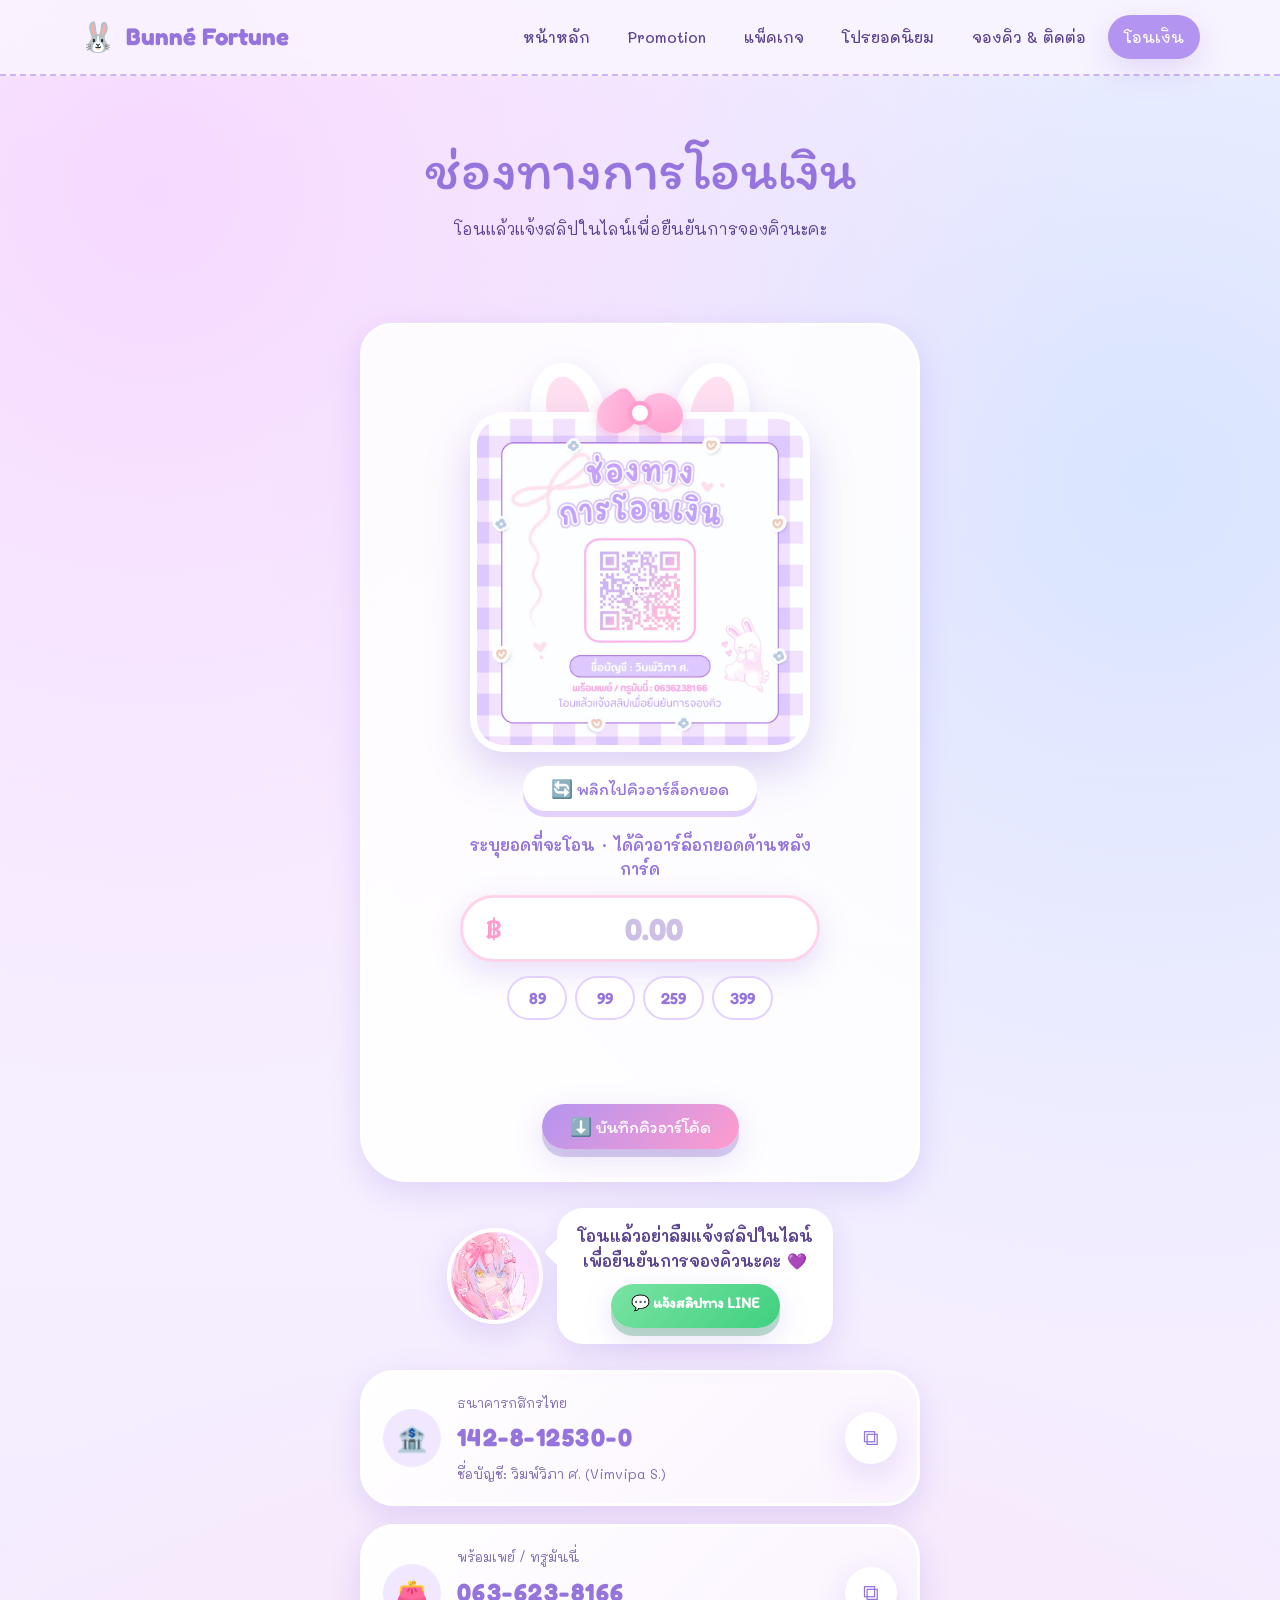
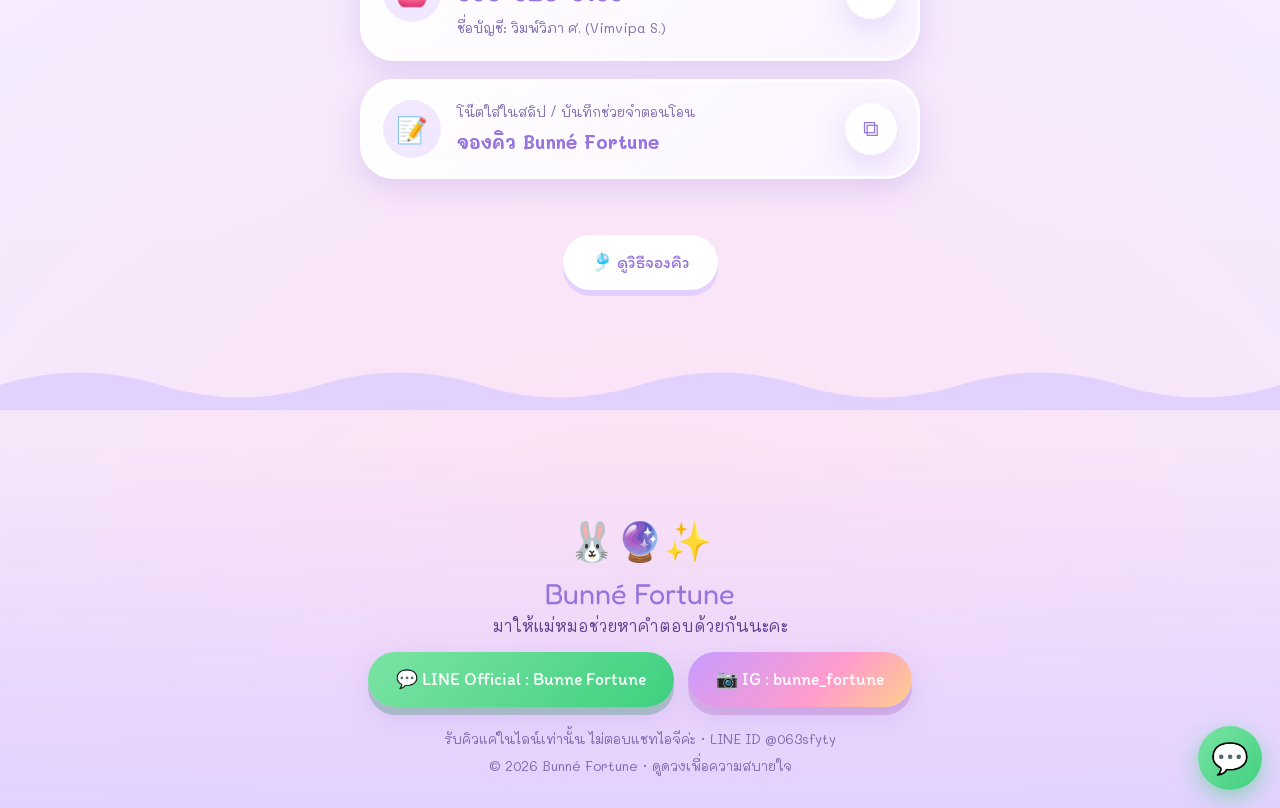
==== commit e76d3218: "Update payment.html" ====
--- a/payment.html
+++ b/payment.html
@@ -39,7 +39,7 @@
             </div>
           </div>
 
-          <button class="btn ghost" id="flipBtn" type="button" aria-pressed="false">🔄 พลิกไปคิวอาร์ล็อกยอด</button>
+          <button class="btn ghost" id="flipBtn" type="button" aria-pressed="false">พลิกไปคิวอาร์ล็อกยอด</button>
 
           <label class="pay-label" for="amount">ระบุยอดที่จะโอน · ได้คิวอาร์ล็อกยอดด้านหลังการ์ด</label>
           <div class="amount-pill">
